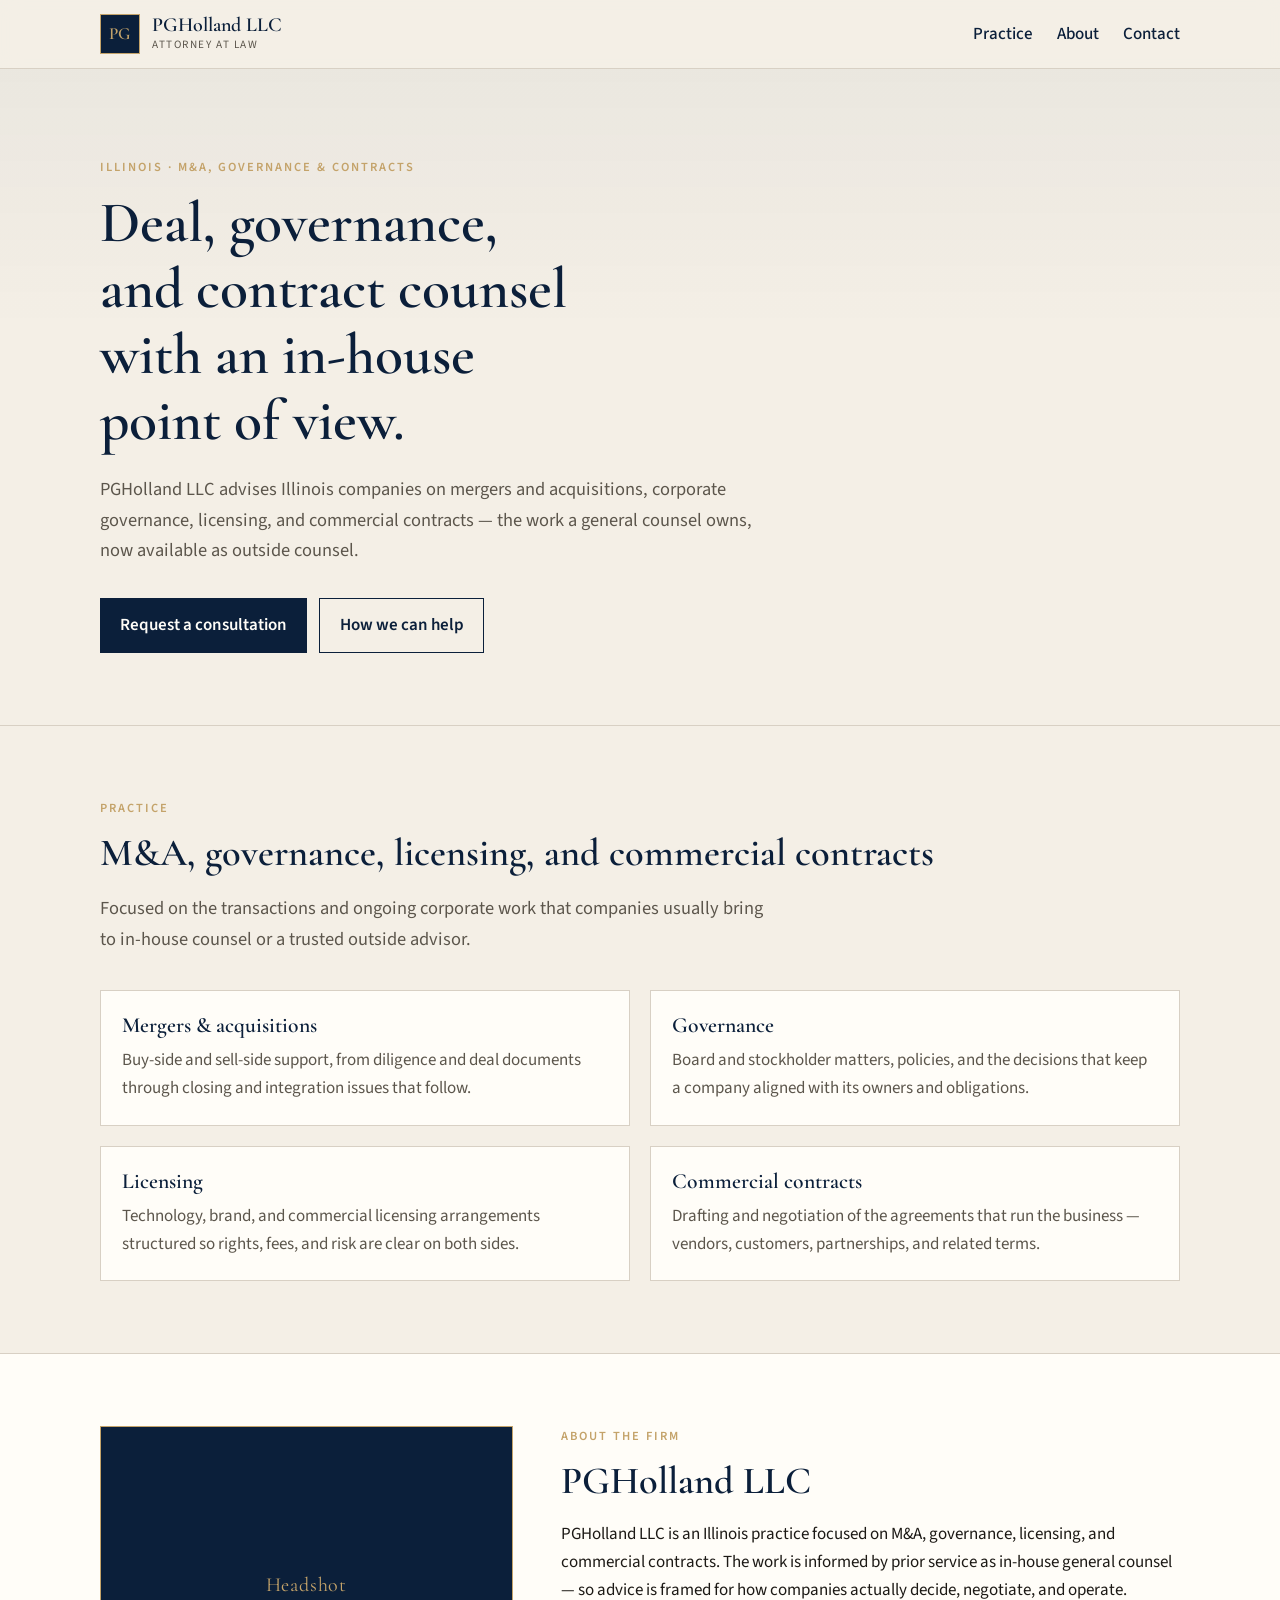
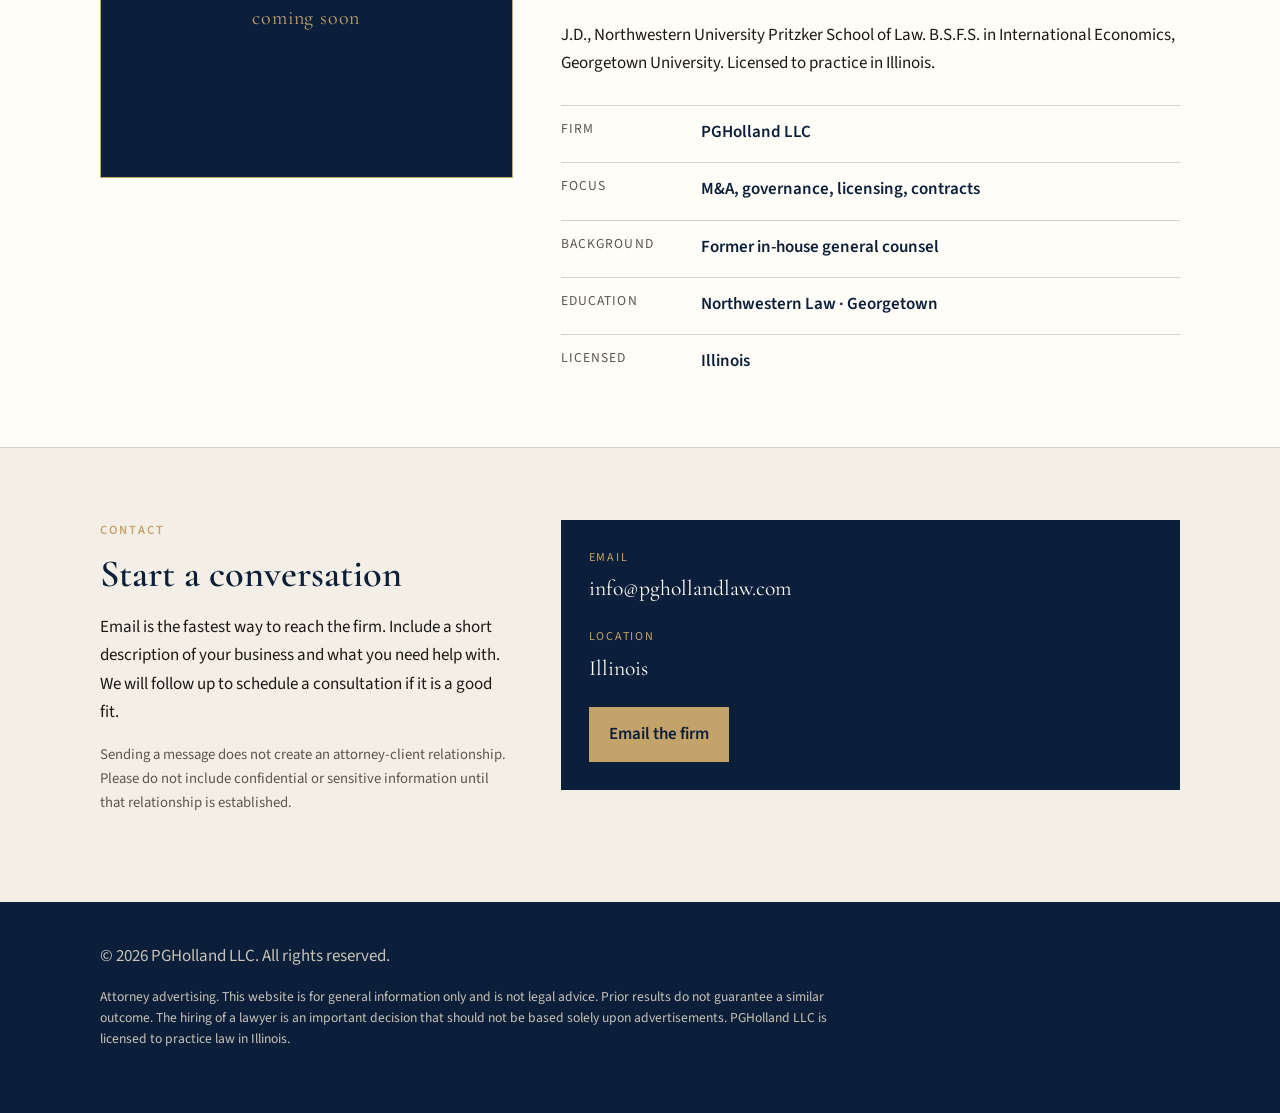
==== index.html @ 05ccccd5 "Add draft site and three design directions for PGHolland LLC. Keep this as a private working copy un" ====
<!DOCTYPE html>
<html lang="en">
  <head>
    <meta charset="utf-8" />
    <meta name="viewport" content="width=device-width, initial-scale=1" />
    <title>PGHolland LLC | M&amp;A, Governance &amp; Commercial Contracts | Illinois</title>
    <meta
      name="description"
      content="PGHolland LLC is an Illinois law firm focused on M&amp;A, governance, licensing, and commercial contracts. Counsel informed by former in-house general counsel experience."
    />
    <link rel="canonical" href="https://pghollandlaw.com/" />
    <meta name="robots" content="index, follow" />

    <meta property="og:type" content="website" />
    <meta property="og:url" content="https://pghollandlaw.com/" />
    <meta property="og:title" content="PGHolland LLC | M&amp;A, Governance &amp; Commercial Contracts" />
    <meta
      property="og:description"
      content="Illinois counsel for M&amp;A, governance, licensing, and commercial contracts, informed by former in-house general counsel experience."
    />
    <meta property="og:locale" content="en_US" />

    <link rel="icon" href="data:image/svg+xml,%3Csvg xmlns='http://www.w3.org/2000/svg' viewBox='0 0 32 32'%3E%3Crect fill='%230B1F3A' width='32' height='32'/%3E%3Ctext x='16' y='22' text-anchor='middle' font-size='14' font-family='Georgia,serif' fill='%23C4A36A'%3EPG%3C/text%3E%3C/svg%3E" />
    <link rel="preconnect" href="https://fonts.googleapis.com" />
    <link rel="preconnect" href="https://fonts.gstatic.com" crossorigin />
    <link
      href="https://fonts.googleapis.com/css2?family=Cormorant+Garamond:ital,wght@0,500;0,600;1,500&family=Source+Sans+3:wght@400;500;600&display=swap"
      rel="stylesheet"
    />
    <link rel="stylesheet" href="styles.css" />

    <script type="application/ld+json">
      {
        "@context": "https://schema.org",
        "@type": "LegalService",
        "name": "PGHolland LLC",
        "url": "https://pghollandlaw.com/",
        "email": "info@pghollandlaw.com",
        "areaServed": {
          "@type": "State",
          "name": "Illinois"
        },
        "address": {
          "@type": "PostalAddress",
          "addressRegion": "IL",
          "addressCountry": "US"
        },
        "knowsAbout": [
          "Mergers and acquisitions",
          "Corporate governance",
          "Licensing",
          "Commercial contracts",
          "In-house general counsel"
        ]
      }
    </script>
  </head>
  <body>
    <a class="skip-link" href="#main">Skip to content</a>

    <header class="site-header">
      <div class="wrap header-inner">
        <a class="brand" href="#top">
          <span class="brand-mark" aria-hidden="true">PG</span>
          <span class="brand-text">
            <span class="brand-name">PGHolland LLC</span>
            <span class="brand-tag">Attorney at Law</span>
          </span>
        </a>
        <button class="nav-toggle" type="button" aria-expanded="false" aria-controls="site-nav">
          Menu
        </button>
        <nav id="site-nav" class="site-nav" aria-label="Primary">
          <a href="#practice">Practice</a>
          <a href="#about">About</a>
          <a href="#contact">Contact</a>
        </nav>
      </div>
    </header>

    <main id="main">
      <section id="top" class="hero">
        <div class="wrap hero-inner">
          <p class="eyebrow">Illinois · M&amp;A, Governance &amp; Contracts</p>
          <h1>Deal, governance, and contract counsel with an in-house point of view.</h1>
          <p class="lede">
            PGHolland LLC advises Illinois companies on mergers and
            acquisitions, corporate governance, licensing, and commercial
            contracts — the work a general counsel owns, now available as
            outside counsel.
          </p>
          <div class="hero-actions">
            <a class="btn btn-primary" href="#contact">Request a consultation</a>
            <a class="btn btn-ghost" href="#practice">How we can help</a>
          </div>
        </div>
      </section>

      <section id="practice" class="section">
        <div class="wrap">
          <p class="eyebrow">Practice</p>
          <h2>M&amp;A, governance, licensing, and commercial contracts</h2>
          <p class="section-intro">
            Focused on the transactions and ongoing corporate work that
            companies usually bring to in-house counsel or a trusted outside
            advisor.
          </p>
          <ul class="practice-grid">
            <li>
              <h3>Mergers &amp; acquisitions</h3>
              <p>
                Buy-side and sell-side support, from diligence and deal
                documents through closing and integration issues that follow.
              </p>
            </li>
            <li>
              <h3>Governance</h3>
              <p>
                Board and stockholder matters, policies, and the decisions
                that keep a company aligned with its owners and obligations.
              </p>
            </li>
            <li>
              <h3>Licensing</h3>
              <p>
                Technology, brand, and commercial licensing arrangements
                structured so rights, fees, and risk are clear on both sides.
              </p>
            </li>
            <li>
              <h3>Commercial contracts</h3>
              <p>
                Drafting and negotiation of the agreements that run the
                business — vendors, customers, partnerships, and related terms.
              </p>
            </li>
          </ul>
        </div>
      </section>

      <section id="about" class="section section-alt">
        <div class="wrap about-grid">
          <div class="portrait" role="img" aria-label="Attorney headshot coming soon">
            <span>Headshot<br />coming soon</span>
          </div>
          <div>
            <p class="eyebrow">About the firm</p>
            <h2>PGHolland LLC</h2>
            <p>
              PGHolland LLC is an Illinois practice focused on M&amp;A,
              governance, licensing, and commercial contracts. The work is
              informed by prior service as in-house general counsel — so
              advice is framed for how companies actually decide, negotiate,
              and operate.
            </p>
            <p>
              J.D., Northwestern University Pritzker School of Law. B.S.F.S.
              in International Economics, Georgetown University. Licensed to
              practice in Illinois.
            </p>
            <dl class="facts">
              <div>
                <dt>Firm</dt>
                <dd>PGHolland LLC</dd>
              </div>
              <div>
                <dt>Focus</dt>
                <dd>M&amp;A, governance, licensing, contracts</dd>
              </div>
              <div>
                <dt>Background</dt>
                <dd>Former in-house general counsel</dd>
              </div>
              <div>
                <dt>Education</dt>
                <dd>Northwestern Law · Georgetown</dd>
              </div>
              <div>
                <dt>Licensed</dt>
                <dd>Illinois</dd>
              </div>
            </dl>
          </div>
        </div>
      </section>

      <section id="contact" class="section">
        <div class="wrap contact-grid">
          <div>
            <p class="eyebrow">Contact</p>
            <h2>Start a conversation</h2>
            <p>
              Email is the fastest way to reach the firm. Include a short
              description of your business and what you need help with. We
              will follow up to schedule a consultation if it is a good fit.
            </p>
            <p class="fine-print">
              Sending a message does not create an attorney-client
              relationship. Please do not include confidential or sensitive
              information until that relationship is established.
            </p>
          </div>
          <div class="contact-card">
            <p class="contact-label">Email</p>
            <a class="contact-value" href="mailto:info@pghollandlaw.com"
              >info@pghollandlaw.com</a
            >
            <p class="contact-label">Location</p>
            <p class="contact-value">Illinois</p>
            <a class="btn btn-primary" href="mailto:info@pghollandlaw.com"
              >Email the firm</a
            >
          </div>
        </div>
      </section>
    </main>

    <footer class="site-footer">
      <div class="wrap footer-inner">
        <p>&copy; <span id="year"></span> PGHolland LLC. All rights reserved.</p>
        <p class="disclaimer">
          Attorney advertising. This website is for general information only
          and is not legal advice. Prior results do not guarantee a similar
          outcome. The hiring of a lawyer is an important decision that should
          not be based solely upon advertisements. PGHolland LLC is licensed
          to practice law in Illinois.
        </p>
      </div>
    </footer>

    <script>
      document.getElementById("year").textContent = new Date().getFullYear();
      const toggle = document.querySelector(".nav-toggle");
      const nav = document.getElementById("site-nav");
      toggle.addEventListener("click", () => {
        const open = toggle.getAttribute("aria-expanded") === "true";
        toggle.setAttribute("aria-expanded", String(!open));
        nav.classList.toggle("is-open", !open);
      });
      nav.querySelectorAll("a").forEach((link) => {
        link.addEventListener("click", () => {
          toggle.setAttribute("aria-expanded", "false");
          nav.classList.remove("is-open");
        });
      });
    </script>
  </body>
</html>
---- styles.css ----
:root {
  --navy: #0b1f3a;
  --navy-soft: #16325c;
  --gold: #c4a36a;
  --paper: #f4efe6;
  --ink: #1c1915;
  --muted: #5c564c;
  --white: #fffdf8;
  --rule: #d8d0c4;
  --serif: "Cormorant Garamond", "Palatino Linotype", Palatino, serif;
  --sans: "Source Sans 3", "Segoe UI", sans-serif;
}

*,
*::before,
*::after {
  box-sizing: border-box;
}

html {
  scroll-behavior: smooth;
  scroll-padding-top: 5rem;
}

body {
  margin: 0;
  color: var(--ink);
  background: var(--paper);
  font-family: var(--sans);
  font-size: 1.0625rem;
  line-height: 1.65;
}

img {
  max-width: 100%;
}

a {
  color: var(--navy-soft);
}

.skip-link {
  position: absolute;
  left: 1rem;
  top: -3rem;
  background: var(--navy);
  color: var(--white);
  padding: 0.5rem 0.75rem;
  z-index: 20;
}

.skip-link:focus {
  top: 1rem;
}

.wrap {
  width: min(1080px, calc(100% - 2.5rem));
  margin-inline: auto;
}

.site-header {
  position: sticky;
  top: 0;
  z-index: 10;
  background: rgba(244, 239, 230, 0.92);
  backdrop-filter: blur(10px);
  border-bottom: 1px solid var(--rule);
}

.header-inner {
  display: flex;
  align-items: center;
  justify-content: space-between;
  gap: 1rem;
  min-height: 4.25rem;
}

.brand {
  display: flex;
  align-items: center;
  gap: 0.75rem;
  text-decoration: none;
  color: var(--navy);
}

.brand-mark {
  display: grid;
  place-items: center;
  width: 2.5rem;
  height: 2.5rem;
  border: 1px solid var(--gold);
  color: var(--gold);
  background: var(--navy);
  font-family: var(--serif);
  font-weight: 600;
  letter-spacing: 0.04em;
}

.brand-text {
  display: flex;
  flex-direction: column;
}

.brand-name {
  font-family: var(--serif);
  font-size: 1.25rem;
  font-weight: 600;
  line-height: 1.1;
}

.brand-tag {
  font-size: 0.7rem;
  letter-spacing: 0.14em;
  text-transform: uppercase;
  color: var(--muted);
}

.nav-toggle {
  display: none;
  background: transparent;
  border: 1px solid var(--navy);
  color: var(--navy);
  padding: 0.35rem 0.7rem;
  font: inherit;
  font-size: 0.9rem;
}

.site-nav {
  display: flex;
  gap: 1.5rem;
}

.site-nav a {
  color: var(--navy);
  text-decoration: none;
  font-weight: 500;
}

.site-nav a:hover,
.site-nav a:focus-visible {
  color: var(--gold);
}

.hero {
  padding: 5.5rem 0 4.5rem;
  background:
    linear-gradient(180deg, rgba(11, 31, 58, 0.04), transparent 40%),
    var(--paper);
  border-bottom: 1px solid var(--rule);
}

.eyebrow {
  margin: 0 0 0.75rem;
  color: var(--gold);
  font-size: 0.78rem;
  font-weight: 600;
  letter-spacing: 0.16em;
  text-transform: uppercase;
}

h1,
h2,
h3 {
  font-family: var(--serif);
  font-weight: 600;
  color: var(--navy);
  line-height: 1.15;
}

h1 {
  margin: 0 0 1.25rem;
  font-size: clamp(2.4rem, 5vw, 3.6rem);
  max-width: 18ch;
}

h2 {
  margin: 0 0 1rem;
  font-size: clamp(1.8rem, 3vw, 2.4rem);
}

h3 {
  margin: 0 0 0.5rem;
  font-size: 1.35rem;
}

.lede,
.section-intro {
  max-width: 42rem;
  color: var(--muted);
  font-size: 1.15rem;
}

.hero-actions {
  display: flex;
  flex-wrap: wrap;
  gap: 0.75rem;
  margin-top: 2rem;
}

.btn {
  display: inline-flex;
  align-items: center;
  justify-content: center;
  padding: 0.8rem 1.2rem;
  text-decoration: none;
  font-weight: 600;
  border: 1px solid var(--navy);
}

.btn-primary {
  background: var(--navy);
  color: var(--white);
}

.btn-primary:hover,
.btn-primary:focus-visible {
  background: var(--navy-soft);
}

.btn-ghost {
  background: transparent;
  color: var(--navy);
}

.section {
  padding: 4.5rem 0;
}

.section-alt {
  background: var(--white);
  border-block: 1px solid var(--rule);
}

.practice-grid {
  display: grid;
  grid-template-columns: repeat(2, minmax(0, 1fr));
  gap: 1.25rem;
  margin: 2.25rem 0 0;
  padding: 0;
  list-style: none;
}

.practice-grid li {
  padding: 1.4rem 1.3rem;
  background: var(--white);
  border: 1px solid var(--rule);
}

.practice-grid p {
  margin: 0;
  color: var(--muted);
}

.about-grid,
.contact-grid {
  display: grid;
  grid-template-columns: 0.8fr 1.2fr;
  gap: 3rem;
  align-items: start;
}

.portrait {
  display: grid;
  place-items: center;
  min-height: 22rem;
  background: var(--navy);
  color: var(--gold);
  border: 1px solid var(--gold);
  text-align: center;
  font-family: var(--serif);
  font-size: 1.25rem;
  letter-spacing: 0.04em;
}

.facts {
  display: grid;
  gap: 1rem;
  margin: 1.75rem 0 0;
}

.facts div {
  display: grid;
  grid-template-columns: 8rem 1fr;
  gap: 0.75rem;
  padding-top: 0.75rem;
  border-top: 1px solid var(--rule);
}

dt {
  margin: 0;
  color: var(--muted);
  font-size: 0.85rem;
  letter-spacing: 0.08em;
  text-transform: uppercase;
}

dd {
  margin: 0;
  font-weight: 600;
  color: var(--navy);
}

.contact-card {
  padding: 1.75rem;
  background: var(--navy);
  color: var(--paper);
}

.contact-label {
  margin: 0 0 0.25rem;
  color: var(--gold);
  font-size: 0.75rem;
  letter-spacing: 0.14em;
  text-transform: uppercase;
}

.contact-value {
  display: block;
  margin: 0 0 1.25rem;
  color: var(--white);
  font-family: var(--serif);
  font-size: 1.35rem;
  text-decoration: none;
}

.contact-card .btn-primary {
  background: var(--gold);
  border-color: var(--gold);
  color: var(--navy);
}

.fine-print {
  color: var(--muted);
  font-size: 0.92rem;
}

.site-footer {
  padding: 2.5rem 0 3rem;
  background: var(--navy);
  color: #c9c2b6;
}

.footer-inner p {
  margin: 0 0 1rem;
}

.disclaimer {
  max-width: 48rem;
  font-size: 0.85rem;
  line-height: 1.55;
}

@media (max-width: 800px) {
  .nav-toggle {
    display: inline-flex;
  }

  .site-nav {
    display: none;
    position: absolute;
    left: 0;
    right: 0;
    top: 4.25rem;
    flex-direction: column;
    gap: 0;
    background: var(--paper);
    border-bottom: 1px solid var(--rule);
    padding: 0.75rem 1.25rem 1rem;
  }

  .site-nav.is-open {
    display: flex;
  }

  .site-nav a {
    padding: 0.55rem 0;
  }

  .practice-grid,
  .about-grid,
  .contact-grid {
    grid-template-columns: 1fr;
  }

  .portrait {
    min-height: 16rem;
  }

  .hero {
    padding: 3.5rem 0 3rem;
  }
}
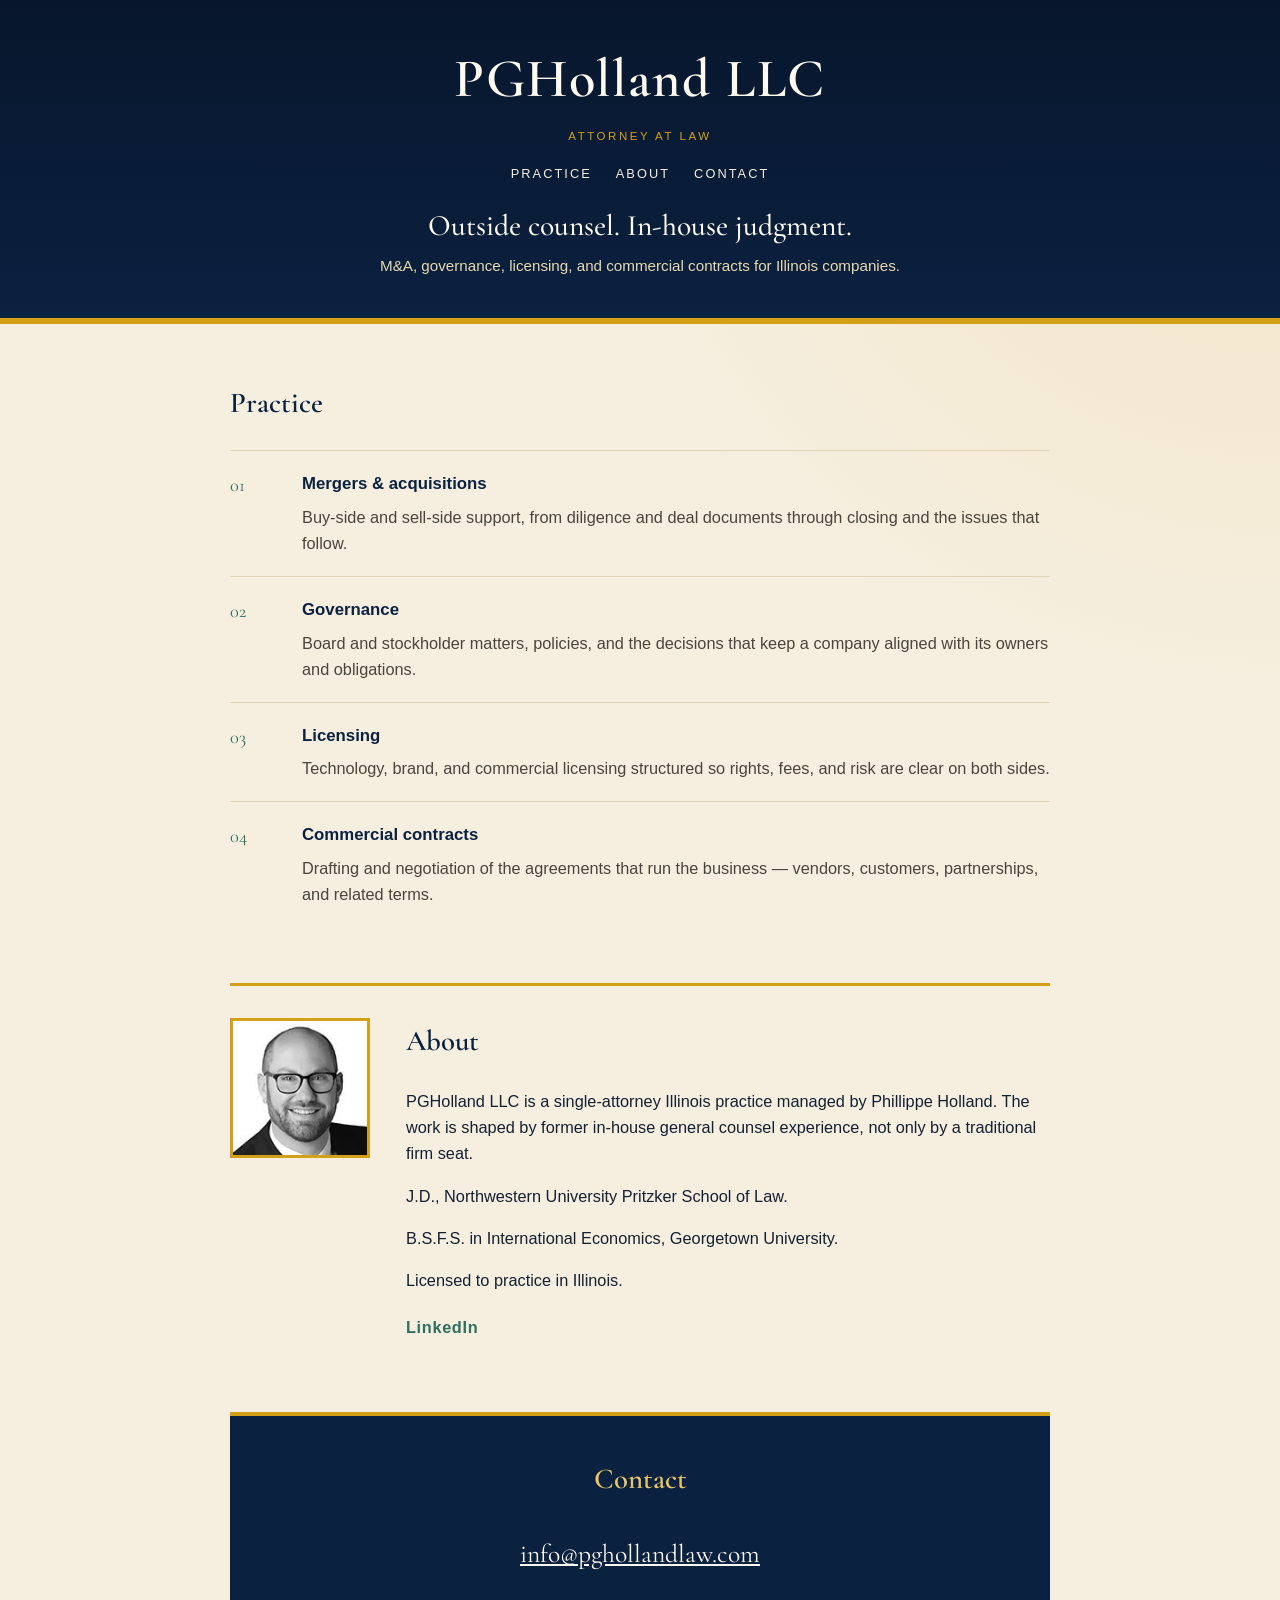
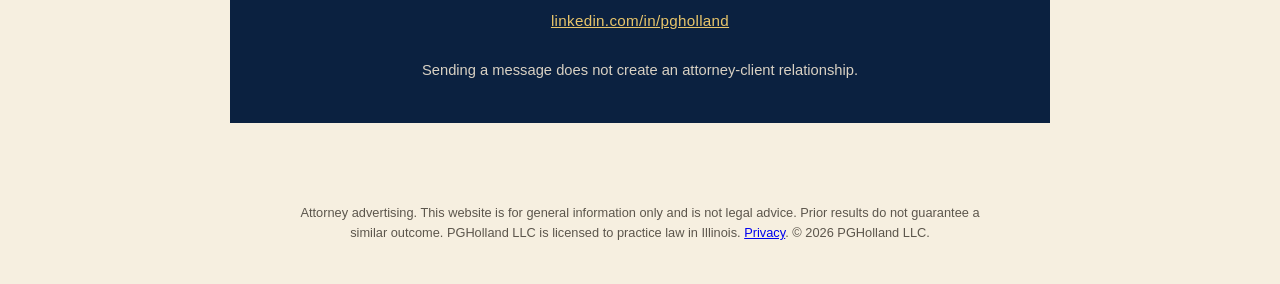
==== commit e13d9972: "Prepare GitHub Pages launch files and keep the Letterhead draft current. Add Pages helpers (.nojekyl" ====
--- a/index.html
+++ b/index.html
@@ -6,7 +6,7 @@
     <title>PGHolland LLC | M&amp;A, Governance &amp; Commercial Contracts | Illinois</title>
     <meta
       name="description"
-      content="PGHolland LLC is an Illinois law firm focused on M&amp;A, governance, licensing, and commercial contracts. Counsel informed by former in-house general counsel experience."
+      content="PGHolland LLC is an Illinois attorney at law focused on M&amp;A, governance, licensing, and commercial contracts. Counsel informed by former in-house general counsel experience."
     />
     <link rel="canonical" href="https://pghollandlaw.com/" />
     <meta name="robots" content="index, follow" />
@@ -19,14 +19,12 @@
       content="Illinois counsel for M&amp;A, governance, licensing, and commercial contracts, informed by former in-house general counsel experience."
     />
     <meta property="og:locale" content="en_US" />
+    <meta property="og:image" content="https://pghollandlaw.com/assets/headshot.png" />
 
-    <link rel="icon" href="data:image/svg+xml,%3Csvg xmlns='http://www.w3.org/2000/svg' viewBox='0 0 32 32'%3E%3Crect fill='%230B1F3A' width='32' height='32'/%3E%3Ctext x='16' y='22' text-anchor='middle' font-size='14' font-family='Georgia,serif' fill='%23C4A36A'%3EPG%3C/text%3E%3C/svg%3E" />
+    <link rel="icon" href="data:image/svg+xml,%3Csvg xmlns='http://www.w3.org/2000/svg' viewBox='0 0 32 32'%3E%3Crect fill='%230B1F3A' width='32' height='32'/%3E%3Ctext x='16' y='22' text-anchor='middle' font-size='14' font-family='Georgia,serif' fill='%23D4A017'%3EPG%3C/text%3E%3C/svg%3E" />
     <link rel="preconnect" href="https://fonts.googleapis.com" />
     <link rel="preconnect" href="https://fonts.gstatic.com" crossorigin />
-    <link
-      href="https://fonts.googleapis.com/css2?family=Cormorant+Garamond:ital,wght@0,500;0,600;1,500&family=Source+Sans+3:wght@400;500;600&display=swap"
-      rel="stylesheet"
-    />
+    <link href="https://fonts.googleapis.com/css2?family=Cormorant+Garamond:ital,wght@0,500;0,600;1,500&family=Jost:wght@400;500;600&display=swap" rel="stylesheet" />
     <link rel="stylesheet" href="styles.css" />
 
     <script type="application/ld+json">
@@ -34,8 +32,15 @@
         "@context": "https://schema.org",
         "@type": "LegalService",
         "name": "PGHolland LLC",
+        "founder": {
+          "@type": "Person",
+          "name": "Phillippe Holland",
+          "url": "https://www.linkedin.com/in/pgholland/"
+        },
         "url": "https://pghollandlaw.com/",
         "email": "info@pghollandlaw.com",
+        "image": "https://pghollandlaw.com/assets/headshot.png",
+        "sameAs": ["https://www.linkedin.com/in/pgholland/"],
         "areaServed": {
           "@type": "State",
           "name": "Illinois"
@@ -57,192 +62,94 @@
   </head>
   <body>
     <a class="skip-link" href="#main">Skip to content</a>
-
-    <header class="site-header">
-      <div class="wrap header-inner">
-        <a class="brand" href="#top">
-          <span class="brand-mark" aria-hidden="true">PG</span>
-          <span class="brand-text">
-            <span class="brand-name">PGHolland LLC</span>
-            <span class="brand-tag">Attorney at Law</span>
-          </span>
-        </a>
-        <button class="nav-toggle" type="button" aria-expanded="false" aria-controls="site-nav">
-          Menu
-        </button>
-        <nav id="site-nav" class="site-nav" aria-label="Primary">
-          <a href="#practice">Practice</a>
-          <a href="#about">About</a>
-          <a href="#contact">Contact</a>
-        </nav>
-      </div>
+    <header class="mast">
+      <p class="firm">PGHolland LLC</p>
+      <p class="rule-label">Attorney at Law</p>
+      <nav aria-label="Primary">
+        <a href="#practice">Practice</a>
+        <a href="#about">About</a>
+        <a href="#contact">Contact</a>
+      </nav>
+      <h1>Outside counsel. In-house judgment.</h1>
+      <p class="standfirst">
+        M&amp;A, governance, licensing, and commercial contracts for Illinois companies.
+      </p>
     </header>
 
     <main id="main">
-      <section id="top" class="hero">
-        <div class="wrap hero-inner">
-          <p class="eyebrow">Illinois · M&amp;A, Governance &amp; Contracts</p>
-          <h1>Deal, governance, and contract counsel with an in-house point of view.</h1>
-          <p class="lede">
-            PGHolland LLC advises Illinois companies on mergers and
-            acquisitions, corporate governance, licensing, and commercial
-            contracts — the work a general counsel owns, now available as
-            outside counsel.
+      <section id="practice">
+        <h2>Practice</h2>
+        <ol class="numbered">
+          <li>
+            <span>01</span>
+            <div>
+              <h3>Mergers &amp; acquisitions</h3>
+              <p>Buy-side and sell-side support, from diligence and deal documents through closing and the issues that follow.</p>
+            </div>
+          </li>
+          <li>
+            <span>02</span>
+            <div>
+              <h3>Governance</h3>
+              <p>Board and stockholder matters, policies, and the decisions that keep a company aligned with its owners and obligations.</p>
+            </div>
+          </li>
+          <li>
+            <span>03</span>
+            <div>
+              <h3>Licensing</h3>
+              <p>Technology, brand, and commercial licensing structured so rights, fees, and risk are clear on both sides.</p>
+            </div>
+          </li>
+          <li>
+            <span>04</span>
+            <div>
+              <h3>Commercial contracts</h3>
+              <p>Drafting and negotiation of the agreements that run the business — vendors, customers, partnerships, and related terms.</p>
+            </div>
+          </li>
+        </ol>
+      </section>
+
+      <section id="about" class="about">
+        <figure class="portrait">
+          <img src="assets/headshot.png" width="320" height="320" alt="Portrait of the attorney at PGHolland LLC" />
+        </figure>
+        <div>
+          <h2>About</h2>
+          <p>
+            PGHolland LLC is a single-attorney Illinois practice managed by
+            Phillippe Holland. The work is shaped by former in-house general
+            counsel experience, not only by a traditional firm seat.
           </p>
-          <div class="hero-actions">
-            <a class="btn btn-primary" href="#contact">Request a consultation</a>
-            <a class="btn btn-ghost" href="#practice">How we can help</a>
-          </div>
+          <p>J.D., Northwestern University Pritzker School of Law.</p>
+          <p>B.S.F.S. in International Economics, Georgetown University.</p>
+          <p>Licensed to practice in Illinois.</p>
+          <p>
+            <a class="linkedin" href="https://www.linkedin.com/in/pgholland/" rel="noopener noreferrer">LinkedIn</a>
+          </p>
         </div>
       </section>
 
-      <section id="practice" class="section">
-        <div class="wrap">
-          <p class="eyebrow">Practice</p>
-          <h2>M&amp;A, governance, licensing, and commercial contracts</h2>
-          <p class="section-intro">
-            Focused on the transactions and ongoing corporate work that
-            companies usually bring to in-house counsel or a trusted outside
-            advisor.
-          </p>
-          <ul class="practice-grid">
-            <li>
-              <h3>Mergers &amp; acquisitions</h3>
-              <p>
-                Buy-side and sell-side support, from diligence and deal
-                documents through closing and integration issues that follow.
-              </p>
-            </li>
-            <li>
-              <h3>Governance</h3>
-              <p>
-                Board and stockholder matters, policies, and the decisions
-                that keep a company aligned with its owners and obligations.
-              </p>
-            </li>
-            <li>
-              <h3>Licensing</h3>
-              <p>
-                Technology, brand, and commercial licensing arrangements
-                structured so rights, fees, and risk are clear on both sides.
-              </p>
-            </li>
-            <li>
-              <h3>Commercial contracts</h3>
-              <p>
-                Drafting and negotiation of the agreements that run the
-                business — vendors, customers, partnerships, and related terms.
-              </p>
-            </li>
-          </ul>
-        </div>
-      </section>
-
-      <section id="about" class="section section-alt">
-        <div class="wrap about-grid">
-          <div class="portrait" role="img" aria-label="Attorney headshot coming soon">
-            <span>Headshot<br />coming soon</span>
-          </div>
-          <div>
-            <p class="eyebrow">About the firm</p>
-            <h2>PGHolland LLC</h2>
-            <p>
-              PGHolland LLC is an Illinois practice focused on M&amp;A,
-              governance, licensing, and commercial contracts. The work is
-              informed by prior service as in-house general counsel — so
-              advice is framed for how companies actually decide, negotiate,
-              and operate.
-            </p>
-            <p>
-              J.D., Northwestern University Pritzker School of Law. B.S.F.S.
-              in International Economics, Georgetown University. Licensed to
-              practice in Illinois.
-            </p>
-            <dl class="facts">
-              <div>
-                <dt>Firm</dt>
-                <dd>PGHolland LLC</dd>
-              </div>
-              <div>
-                <dt>Focus</dt>
-                <dd>M&amp;A, governance, licensing, contracts</dd>
-              </div>
-              <div>
-                <dt>Background</dt>
-                <dd>Former in-house general counsel</dd>
-              </div>
-              <div>
-                <dt>Education</dt>
-                <dd>Northwestern Law · Georgetown</dd>
-              </div>
-              <div>
-                <dt>Licensed</dt>
-                <dd>Illinois</dd>
-              </div>
-            </dl>
-          </div>
-        </div>
-      </section>
-
-      <section id="contact" class="section">
-        <div class="wrap contact-grid">
-          <div>
-            <p class="eyebrow">Contact</p>
-            <h2>Start a conversation</h2>
-            <p>
-              Email is the fastest way to reach the firm. Include a short
-              description of your business and what you need help with. We
-              will follow up to schedule a consultation if it is a good fit.
-            </p>
-            <p class="fine-print">
-              Sending a message does not create an attorney-client
-              relationship. Please do not include confidential or sensitive
-              information until that relationship is established.
-            </p>
-          </div>
-          <div class="contact-card">
-            <p class="contact-label">Email</p>
-            <a class="contact-value" href="mailto:info@pghollandlaw.com"
-              >info@pghollandlaw.com</a
-            >
-            <p class="contact-label">Location</p>
-            <p class="contact-value">Illinois</p>
-            <a class="btn btn-primary" href="mailto:info@pghollandlaw.com"
-              >Email the firm</a
-            >
-          </div>
-        </div>
+      <section id="contact" class="contact">
+        <h2>Contact</h2>
+        <a href="mailto:info@pghollandlaw.com">info@pghollandlaw.com</a>
+        <p>
+          <a class="linkedin-light" href="https://www.linkedin.com/in/pgholland/" rel="noopener noreferrer">linkedin.com/in/pgholland</a>
+        </p>
+        <p>Sending a message does not create an attorney-client relationship.</p>
       </section>
     </main>
 
-    <footer class="site-footer">
-      <div class="wrap footer-inner">
-        <p>&copy; <span id="year"></span> PGHolland LLC. All rights reserved.</p>
-        <p class="disclaimer">
-          Attorney advertising. This website is for general information only
-          and is not legal advice. Prior results do not guarantee a similar
-          outcome. The hiring of a lawyer is an important decision that should
-          not be based solely upon advertisements. PGHolland LLC is licensed
-          to practice law in Illinois.
-        </p>
-      </div>
+    <footer>
+      Attorney advertising. This website is for general information only and is
+      not legal advice. Prior results do not guarantee a similar outcome.
+      PGHolland LLC is licensed to practice law in Illinois.
+      <a href="privacy.html">Privacy</a>.
+      &copy; <span id="year"></span> PGHolland LLC.
     </footer>
-
     <script>
       document.getElementById("year").textContent = new Date().getFullYear();
-      const toggle = document.querySelector(".nav-toggle");
-      const nav = document.getElementById("site-nav");
-      toggle.addEventListener("click", () => {
-        const open = toggle.getAttribute("aria-expanded") === "true";
-        toggle.setAttribute("aria-expanded", String(!open));
-        nav.classList.toggle("is-open", !open);
-      });
-      nav.querySelectorAll("a").forEach((link) => {
-        link.addEventListener("click", () => {
-          toggle.setAttribute("aria-expanded", "false");
-          nav.classList.remove("is-open");
-        });
-      });
     </script>
   </body>
 </html>
--- a/styles.css
+++ b/styles.css
@@ -1,42 +1,26 @@
 :root {
-  --navy: #0b1f3a;
-  --navy-soft: #16325c;
-  --gold: #c4a36a;
-  --paper: #f4efe6;
-  --ink: #1c1915;
-  --muted: #5c564c;
-  --white: #fffdf8;
-  --rule: #d8d0c4;
-  --serif: "Cormorant Garamond", "Palatino Linotype", Palatino, serif;
-  --sans: "Source Sans 3", "Segoe UI", sans-serif;
+  --navy: #0b2140;
+  --navy-deep: #07162c;
+  --gold: #d4a017;
+  --gold-soft: #e8c56a;
+  --teal: #2f6f62;
+  --cream: #f6efe0;
+  --ink: #142033;
+  --serif: "Cormorant Garamond", Georgia, serif;
+  --sans: "Jost", "Helvetica Neue", sans-serif;
 }
 
-*,
-*::before,
-*::after {
-  box-sizing: border-box;
-}
-
-html {
-  scroll-behavior: smooth;
-  scroll-padding-top: 5rem;
-}
-
+* { box-sizing: border-box; }
+html { scroll-behavior: smooth; scroll-padding-top: 1rem; }
 body {
   margin: 0;
+  background:
+    radial-gradient(circle at 100% 0, rgba(212, 160, 23, 0.14), transparent 32%),
+    var(--cream);
   color: var(--ink);
-  background: var(--paper);
   font-family: var(--sans);
-  font-size: 1.0625rem;
-  line-height: 1.65;
-}
-
-img {
-  max-width: 100%;
-}
-
-a {
-  color: var(--navy-soft);
+  font-size: 1.02rem;
+  line-height: 1.6;
 }
 
 .skip-link {
@@ -44,349 +28,159 @@
   left: 1rem;
   top: -3rem;
   background: var(--navy);
-  color: var(--white);
+  color: #fff;
   padding: 0.5rem 0.75rem;
   z-index: 20;
 }
+.skip-link:focus { top: 1rem; }
 
-.skip-link:focus {
-  top: 1rem;
+.mast {
+  background:
+    linear-gradient(180deg, var(--navy-deep), var(--navy));
+  color: var(--cream);
+  text-align: center;
+  padding: 2.25rem 1.5rem 2.5rem;
+  border-bottom: 6px solid var(--gold);
 }
-
-.wrap {
-  width: min(1080px, calc(100% - 2.5rem));
-  margin-inline: auto;
+.seal {
+  margin: 0;
+  letter-spacing: 0.28em;
+  text-transform: uppercase;
+  font-size: 0.7rem;
+  color: var(--gold-soft);
 }
-
-.site-header {
-  position: sticky;
-  top: 0;
-  z-index: 10;
-  background: rgba(244, 239, 230, 0.92);
-  backdrop-filter: blur(10px);
-  border-bottom: 1px solid var(--rule);
+.firm {
+  margin: 0 0 0.25rem;
+  font-family: var(--serif);
+  font-size: clamp(2.2rem, 5vw, 3.4rem);
+  font-weight: 600;
+  letter-spacing: 0.03em;
+  color: #fffaf0;
 }
-
-.header-inner {
-  display: flex;
-  align-items: center;
-  justify-content: space-between;
-  gap: 1rem;
-  min-height: 4.25rem;
-}
-
-.brand {
-  display: flex;
-  align-items: center;
-  gap: 0.75rem;
-  text-decoration: none;
-  color: var(--navy);
-}
-
-.brand-mark {
-  display: grid;
-  place-items: center;
-  width: 2.5rem;
-  height: 2.5rem;
-  border: 1px solid var(--gold);
-  color: var(--gold);
-  background: var(--navy);
-  font-family: var(--serif);
-  font-weight: 600;
-  letter-spacing: 0.04em;
-}
-
-.brand-text {
-  display: flex;
-  flex-direction: column;
-}
-
-.brand-name {
-  font-family: var(--serif);
-  font-size: 1.25rem;
-  font-weight: 600;
-  line-height: 1.1;
-}
-
-.brand-tag {
-  font-size: 0.7rem;
-  letter-spacing: 0.14em;
+.rule-label {
+  margin: 0 0 1.15rem;
+  letter-spacing: 0.22em;
   text-transform: uppercase;
-  color: var(--muted);
-}
-
-.nav-toggle {
-  display: none;
-  background: transparent;
-  border: 1px solid var(--navy);
-  color: var(--navy);
-  padding: 0.35rem 0.7rem;
-  font: inherit;
-  font-size: 0.9rem;
-}
-
-.site-nav {
-  display: flex;
-  gap: 1.5rem;
-}
-
-.site-nav a {
-  color: var(--navy);
-  text-decoration: none;
-  font-weight: 500;
-}
-
-.site-nav a:hover,
-.site-nav a:focus-visible {
+  font-size: 0.72rem;
   color: var(--gold);
 }
-
-.hero {
-  padding: 5.5rem 0 4.5rem;
-  background:
-    linear-gradient(180deg, rgba(11, 31, 58, 0.04), transparent 40%),
-    var(--paper);
-  border-bottom: 1px solid var(--rule);
-}
-
-.eyebrow {
-  margin: 0 0 0.75rem;
-  color: var(--gold);
-  font-size: 0.78rem;
-  font-weight: 600;
+nav { display: flex; justify-content: center; gap: 1.5rem; margin-bottom: 1.5rem; }
+nav a {
+  color: var(--cream);
+  text-decoration: none;
+  font-size: 0.8rem;
   letter-spacing: 0.16em;
   text-transform: uppercase;
 }
-
-h1,
-h2,
-h3 {
+nav a:hover,
+nav a:focus-visible { color: var(--gold-soft); }
+h1 {
+  margin: 0 auto 0.55rem;
   font-family: var(--serif);
-  font-weight: 600;
-  color: var(--navy);
-  line-height: 1.15;
+  font-size: clamp(1.45rem, 2.4vw, 1.85rem);
+  font-weight: 500;
+  line-height: 1.25;
+  color: #fffaf0;
+}
+.standfirst {
+  margin: 0 auto;
+  max-width: 38rem;
+  color: #ead9b0;
+  font-size: 0.95rem;
 }
 
-h1 {
-  margin: 0 0 1.25rem;
-  font-size: clamp(2.4rem, 5vw, 3.6rem);
-  max-width: 18ch;
+main { width: min(820px, calc(100% - 2.5rem)); margin: 0 auto; padding: 3.5rem 0; }
+h2 {
+  font-family: var(--serif);
+  font-size: 1.8rem;
+  font-weight: 600;
+  margin: 0 0 1.5rem;
+  color: var(--navy);
 }
-
-h2 {
-  margin: 0 0 1rem;
-  font-size: clamp(1.8rem, 3vw, 2.4rem);
+.numbered { list-style: none; padding: 0; margin: 0; }
+.numbered li {
+  display: grid;
+  grid-template-columns: 3.5rem 1fr;
+  gap: 1rem;
+  padding: 1.25rem 0;
+  border-top: 1px solid #e0d3b6;
 }
-
-h3 {
-  margin: 0 0 0.5rem;
-  font-size: 1.35rem;
-}
-
-.lede,
-.section-intro {
-  max-width: 42rem;
-  color: var(--muted);
+.numbered span {
+  font-family: var(--serif);
+  color: var(--teal);
   font-size: 1.15rem;
 }
+.numbered h3 { margin: 0 0 0.35rem; font-size: 1.05rem; color: var(--navy); }
+.numbered p { margin: 0; color: #4a453c; }
 
-.hero-actions {
-  display: flex;
-  flex-wrap: wrap;
-  gap: 0.75rem;
-  margin-top: 2rem;
-}
-
-.btn {
-  display: inline-flex;
-  align-items: center;
-  justify-content: center;
-  padding: 0.8rem 1.2rem;
-  text-decoration: none;
-  font-weight: 600;
-  border: 1px solid var(--navy);
-}
-
-.btn-primary {
-  background: var(--navy);
-  color: var(--white);
-}
-
-.btn-primary:hover,
-.btn-primary:focus-visible {
-  background: var(--navy-soft);
-}
-
-.btn-ghost {
-  background: transparent;
-  color: var(--navy);
-}
-
-.section {
-  padding: 4.5rem 0;
-}
-
-.section-alt {
-  background: var(--white);
-  border-block: 1px solid var(--rule);
-}
-
-.practice-grid {
+.about {
   display: grid;
-  grid-template-columns: repeat(2, minmax(0, 1fr));
-  gap: 1.25rem;
-  margin: 2.25rem 0 0;
-  padding: 0;
-  list-style: none;
-}
-
-.practice-grid li {
-  padding: 1.4rem 1.3rem;
-  background: var(--white);
-  border: 1px solid var(--rule);
-}
-
-.practice-grid p {
-  margin: 0;
-  color: var(--muted);
-}
-
-.about-grid,
-.contact-grid {
-  display: grid;
-  grid-template-columns: 0.8fr 1.2fr;
-  gap: 3rem;
+  grid-template-columns: 140px 1fr;
+  gap: 2.25rem;
+  margin-top: 3.5rem;
+  padding: 2rem 0 0;
+  border-top: 3px solid var(--gold);
   align-items: start;
 }
-
 .portrait {
-  display: grid;
-  place-items: center;
-  min-height: 22rem;
-  background: var(--navy);
-  color: var(--gold);
-  border: 1px solid var(--gold);
-  text-align: center;
-  font-family: var(--serif);
-  font-size: 1.25rem;
+  margin: 0;
+}
+.portrait img {
+  display: block;
+  width: 100%;
+  height: auto;
+  border: 3px solid var(--gold);
+  background: #fff;
+}
+.linkedin {
+  display: inline-block;
+  margin-top: 0.25rem;
+  color: var(--teal);
+  font-weight: 600;
+  text-decoration: none;
   letter-spacing: 0.04em;
 }
+.linkedin:hover { color: var(--navy); }
 
-.facts {
-  display: grid;
-  gap: 1rem;
-  margin: 1.75rem 0 0;
+.contact {
+  margin-top: 3.5rem;
+  text-align: center;
+  padding: 2.5rem 1rem;
+  background: var(--navy);
+  color: var(--cream);
+  border-top: 4px solid var(--gold);
 }
-
-.facts div {
-  display: grid;
-  grid-template-columns: 8rem 1fr;
-  gap: 0.75rem;
-  padding-top: 0.75rem;
-  border-top: 1px solid var(--rule);
+.contact h2 { color: var(--gold-soft); }
+.contact a {
+  display: inline-block;
+  margin: 0.5rem 0 0.6rem;
+  font-family: var(--serif);
+  font-size: 1.6rem;
+  color: #fffaf0;
 }
-
-dt {
-  margin: 0;
-  color: var(--muted);
-  font-size: 0.85rem;
-  letter-spacing: 0.08em;
-  text-transform: uppercase;
+.linkedin-light {
+  font-family: var(--sans) !important;
+  font-size: 0.95rem !important;
+  color: var(--gold-soft) !important;
+  letter-spacing: 0.02em;
 }
-
-dd {
-  margin: 0;
-  font-weight: 600;
-  color: var(--navy);
-}
-
-.contact-card {
-  padding: 1.75rem;
-  background: var(--navy);
-  color: var(--paper);
-}
-
-.contact-label {
-  margin: 0 0 0.25rem;
-  color: var(--gold);
-  font-size: 0.75rem;
-  letter-spacing: 0.14em;
-  text-transform: uppercase;
-}
-
-.contact-value {
-  display: block;
-  margin: 0 0 1.25rem;
-  color: var(--white);
-  font-family: var(--serif);
-  font-size: 1.35rem;
-  text-decoration: none;
-}
-
-.contact-card .btn-primary {
-  background: var(--gold);
-  border-color: var(--gold);
-  color: var(--navy);
-}
-
-.fine-print {
-  color: var(--muted);
+.contact p:last-child {
+  margin-bottom: 0;
+  color: #d9d1c3;
   font-size: 0.92rem;
 }
 
-.site-footer {
-  padding: 2.5rem 0 3rem;
-  background: var(--navy);
-  color: #c9c2b6;
+footer {
+  padding: 1.5rem 1.5rem 2.5rem;
+  font-size: 0.8rem;
+  color: #5c564c;
+  text-align: center;
+  max-width: 46rem;
+  margin: 0 auto;
 }
 
-.footer-inner p {
-  margin: 0 0 1rem;
+@media (max-width: 700px) {
+  .about { grid-template-columns: 1fr; }
+  .portrait { max-width: 140px; }
+  nav { flex-wrap: wrap; }
 }
-
-.disclaimer {
-  max-width: 48rem;
-  font-size: 0.85rem;
-  line-height: 1.55;
-}
-
-@media (max-width: 800px) {
-  .nav-toggle {
-    display: inline-flex;
-  }
-
-  .site-nav {
-    display: none;
-    position: absolute;
-    left: 0;
-    right: 0;
-    top: 4.25rem;
-    flex-direction: column;
-    gap: 0;
-    background: var(--paper);
-    border-bottom: 1px solid var(--rule);
-    padding: 0.75rem 1.25rem 1rem;
-  }
-
-  .site-nav.is-open {
-    display: flex;
-  }
-
-  .site-nav a {
-    padding: 0.55rem 0;
-  }
-
-  .practice-grid,
-  .about-grid,
-  .contact-grid {
-    grid-template-columns: 1fr;
-  }
-
-  .portrait {
-    min-height: 16rem;
-  }
-
-  .hero {
-    padding: 3.5rem 0 3rem;
-  }
-}
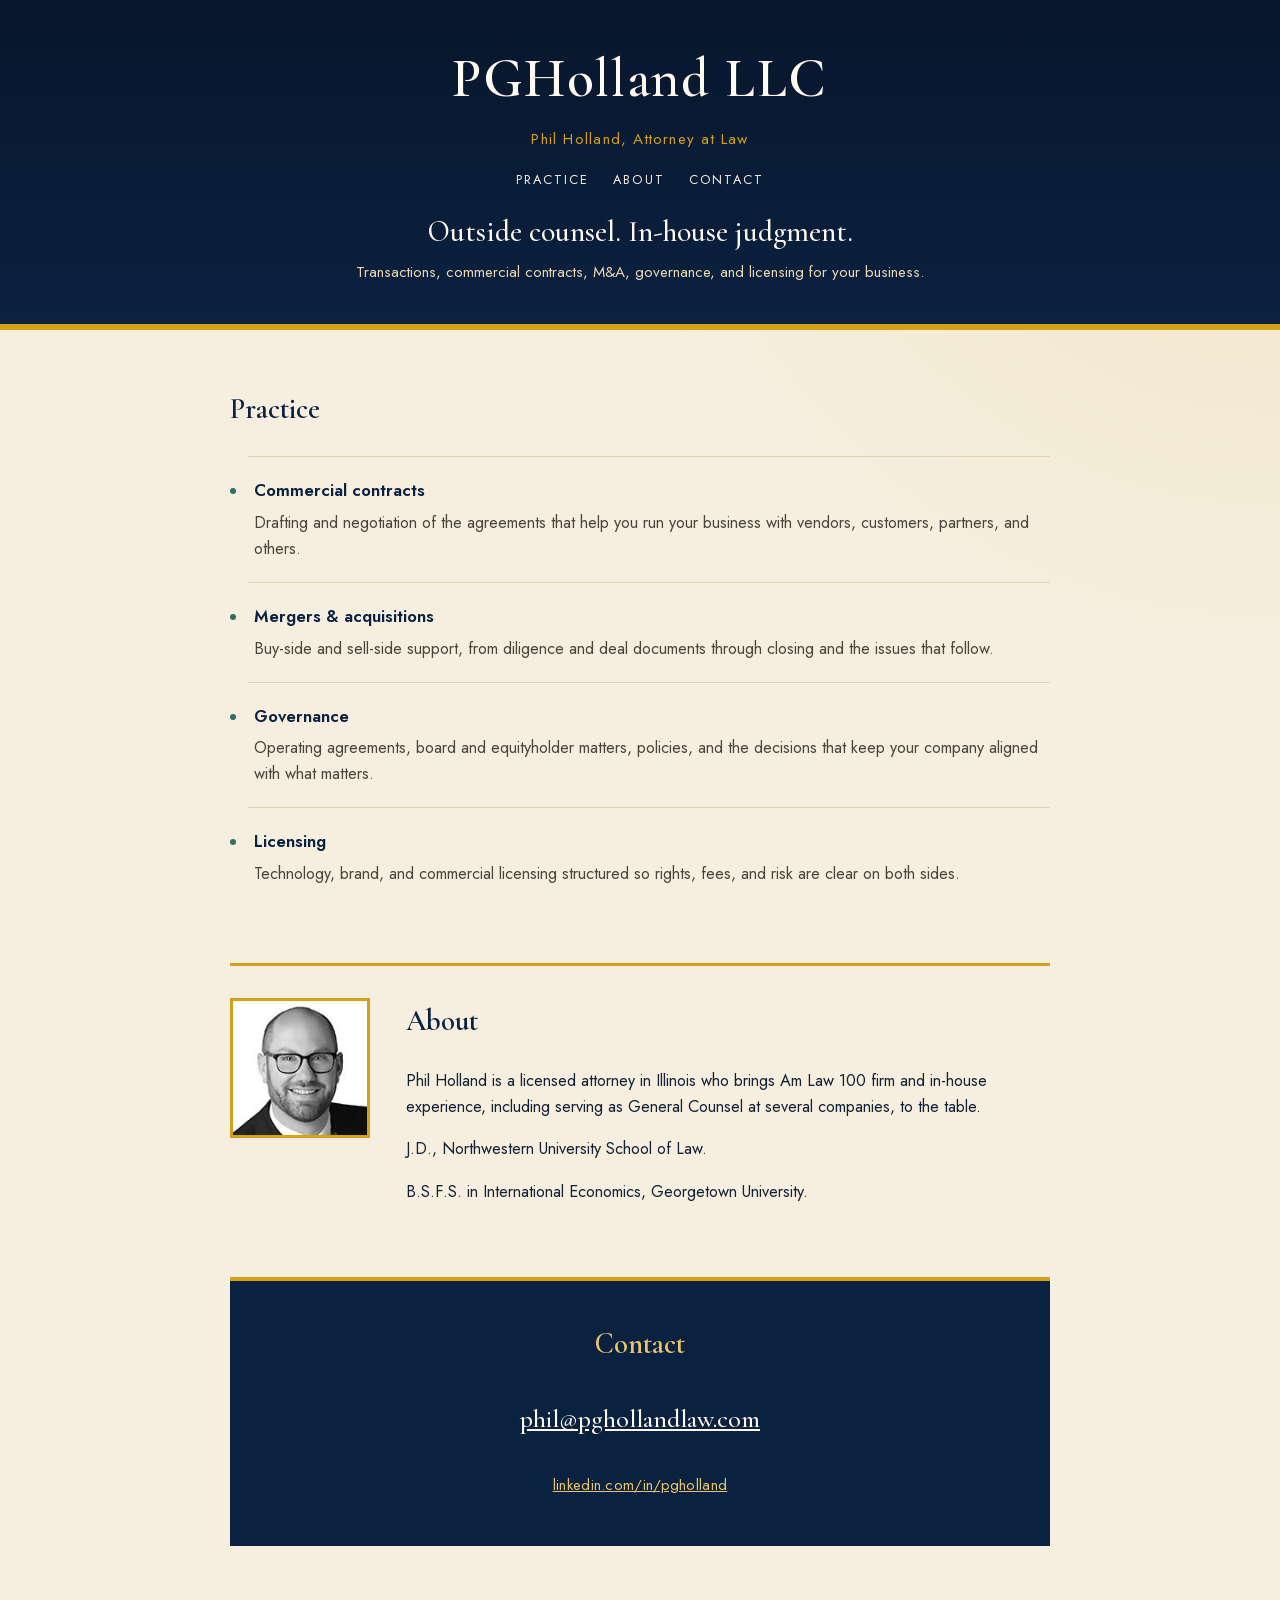
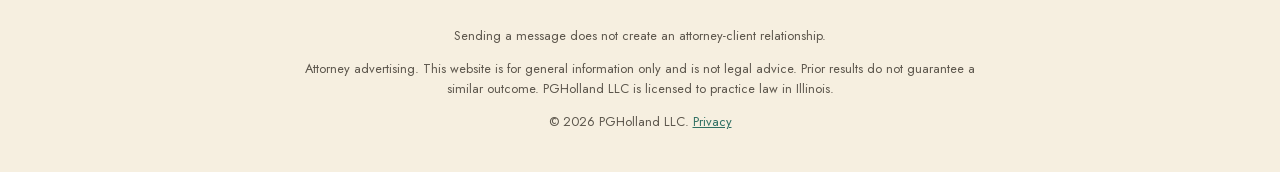
==== commit cfb0fa6e: "Publish current copy, self-host fonts, and drop design drafts. Keep the live Letterhead pages as the" ====
--- a/index.html
+++ b/index.html
@@ -6,7 +6,7 @@
     <title>PGHolland LLC | M&amp;A, Governance &amp; Commercial Contracts | Illinois</title>
     <meta
       name="description"
-      content="PGHolland LLC is an Illinois attorney at law focused on M&amp;A, governance, licensing, and commercial contracts. Counsel informed by former in-house general counsel experience."
+      content="Phil Holland, attorney at law. Transactions, commercial contracts, M&amp;A, governance, and licensing for your business."
     />
     <link rel="canonical" href="https://pghollandlaw.com/" />
     <meta name="robots" content="index, follow" />
@@ -22,9 +22,6 @@
     <meta property="og:image" content="https://pghollandlaw.com/assets/headshot.png" />
 
     <link rel="icon" href="data:image/svg+xml,%3Csvg xmlns='http://www.w3.org/2000/svg' viewBox='0 0 32 32'%3E%3Crect fill='%230B1F3A' width='32' height='32'/%3E%3Ctext x='16' y='22' text-anchor='middle' font-size='14' font-family='Georgia,serif' fill='%23D4A017'%3EPG%3C/text%3E%3C/svg%3E" />
-    <link rel="preconnect" href="https://fonts.googleapis.com" />
-    <link rel="preconnect" href="https://fonts.gstatic.com" crossorigin />
-    <link href="https://fonts.googleapis.com/css2?family=Cormorant+Garamond:ital,wght@0,500;0,600;1,500&family=Jost:wght@400;500;600&display=swap" rel="stylesheet" />
     <link rel="stylesheet" href="styles.css" />
 
     <script type="application/ld+json">
@@ -38,7 +35,7 @@
           "url": "https://www.linkedin.com/in/pgholland/"
         },
         "url": "https://pghollandlaw.com/",
-        "email": "info@pghollandlaw.com",
+        "email": "phil@pghollandlaw.com",
         "image": "https://pghollandlaw.com/assets/headshot.png",
         "sameAs": ["https://www.linkedin.com/in/pgholland/"],
         "areaServed": {
@@ -64,7 +61,7 @@
     <a class="skip-link" href="#main">Skip to content</a>
     <header class="mast">
       <p class="firm">PGHolland LLC</p>
-      <p class="rule-label">Attorney at Law</p>
+      <p class="rule-label">Phil Holland, Attorney at Law</p>
       <nav aria-label="Primary">
         <a href="#practice">Practice</a>
         <a href="#about">About</a>
@@ -72,43 +69,31 @@
       </nav>
       <h1>Outside counsel. In-house judgment.</h1>
       <p class="standfirst">
-        M&amp;A, governance, licensing, and commercial contracts for Illinois companies.
+        Transactions, commercial contracts, M&amp;A, governance, and licensing for your business.
       </p>
     </header>
 
     <main id="main">
       <section id="practice">
         <h2>Practice</h2>
-        <ol class="numbered">
+        <ul class="practice-list">
           <li>
-            <span>01</span>
-            <div>
-              <h3>Mergers &amp; acquisitions</h3>
-              <p>Buy-side and sell-side support, from diligence and deal documents through closing and the issues that follow.</p>
-            </div>
+            <h3>Commercial contracts</h3>
+            <p>Drafting and negotiation of the agreements that help you run your business with vendors, customers, partners, and others.</p>
           </li>
           <li>
-            <span>02</span>
-            <div>
-              <h3>Governance</h3>
-              <p>Board and stockholder matters, policies, and the decisions that keep a company aligned with its owners and obligations.</p>
-            </div>
+            <h3>Mergers &amp; acquisitions</h3>
+            <p>Buy-side and sell-side support, from diligence and deal documents through closing and the issues that follow.</p>
           </li>
           <li>
-            <span>03</span>
-            <div>
-              <h3>Licensing</h3>
-              <p>Technology, brand, and commercial licensing structured so rights, fees, and risk are clear on both sides.</p>
-            </div>
+            <h3>Governance</h3>
+            <p>Operating agreements, board and equityholder matters, policies, and the decisions that keep your company aligned with what matters.</p>
           </li>
           <li>
-            <span>04</span>
-            <div>
-              <h3>Commercial contracts</h3>
-              <p>Drafting and negotiation of the agreements that run the business — vendors, customers, partnerships, and related terms.</p>
-            </div>
+            <h3>Licensing</h3>
+            <p>Technology, brand, and commercial licensing structured so rights, fees, and risk are clear on both sides.</p>
           </li>
-        </ol>
+        </ul>
       </section>
 
       <section id="about" class="about">
@@ -118,35 +103,33 @@
         <div>
           <h2>About</h2>
           <p>
-            PGHolland LLC is a single-attorney Illinois practice managed by
-            Phillippe Holland. The work is shaped by former in-house general
-            counsel experience, not only by a traditional firm seat.
+            Phil Holland is a licensed attorney in Illinois who brings Am Law 100
+            firm and in-house experience, including serving as General Counsel at
+            several companies, to the table.
           </p>
-          <p>J.D., Northwestern University Pritzker School of Law.</p>
+          <p>J.D., Northwestern University School of Law.</p>
           <p>B.S.F.S. in International Economics, Georgetown University.</p>
-          <p>Licensed to practice in Illinois.</p>
-          <p>
-            <a class="linkedin" href="https://www.linkedin.com/in/pgholland/" rel="noopener noreferrer">LinkedIn</a>
-          </p>
         </div>
       </section>
 
       <section id="contact" class="contact">
         <h2>Contact</h2>
-        <a href="mailto:info@pghollandlaw.com">info@pghollandlaw.com</a>
+        <a href="mailto:phil@pghollandlaw.com">phil@pghollandlaw.com</a>
         <p>
           <a class="linkedin-light" href="https://www.linkedin.com/in/pgholland/" rel="noopener noreferrer">linkedin.com/in/pgholland</a>
         </p>
-        <p>Sending a message does not create an attorney-client relationship.</p>
       </section>
+
     </main>
 
     <footer>
-      Attorney advertising. This website is for general information only and is
-      not legal advice. Prior results do not guarantee a similar outcome.
-      PGHolland LLC is licensed to practice law in Illinois.
-      <a href="privacy.html">Privacy</a>.
-      &copy; <span id="year"></span> PGHolland LLC.
+      <p>Sending a message does not create an attorney-client relationship.</p>
+      <p>
+        Attorney advertising. This website is for general information only and is not legal advice.
+        Prior results do not guarantee a similar outcome. PGHolland LLC is licensed to practice law
+        in Illinois.
+      </p>
+      <p>&copy; <span id="year"></span> PGHolland LLC. <a href="privacy.html">Privacy</a></p>
     </footer>
     <script>
       document.getElementById("year").textContent = new Date().getFullYear();
--- a/styles.css
+++ b/styles.css
@@ -1,3 +1,18 @@
+@font-face {
+  font-family: "Cormorant Garamond";
+  font-style: normal;
+  font-weight: 500 600;
+  font-display: swap;
+  src: url("assets/fonts/cormorant-garamond.woff2") format("woff2");
+}
+@font-face {
+  font-family: "Jost";
+  font-style: normal;
+  font-weight: 400 600;
+  font-display: swap;
+  src: url("assets/fonts/jost.woff2") format("woff2");
+}
+
 :root {
   --navy: #0b2140;
   --navy-deep: #07162c;
@@ -59,9 +74,8 @@
 }
 .rule-label {
   margin: 0 0 1.15rem;
-  letter-spacing: 0.22em;
-  text-transform: uppercase;
-  font-size: 0.72rem;
+  letter-spacing: 0.08em;
+  font-size: 0.95rem;
   color: var(--gold);
 }
 nav { display: flex; justify-content: center; gap: 1.5rem; margin-bottom: 1.5rem; }
@@ -88,6 +102,12 @@
   color: #ead9b0;
   font-size: 0.95rem;
 }
+a.home-return {
+  color: var(--gold-soft);
+  text-decoration: none;
+}
+a.home-return:hover,
+a.home-return:focus-visible { color: #fffaf0; }
 
 main { width: min(820px, calc(100% - 2.5rem)); margin: 0 auto; padding: 3.5rem 0; }
 h2 {
@@ -97,21 +117,17 @@
   margin: 0 0 1.5rem;
   color: var(--navy);
 }
-.numbered { list-style: none; padding: 0; margin: 0; }
-.numbered li {
-  display: grid;
-  grid-template-columns: 3.5rem 1fr;
-  gap: 1rem;
-  padding: 1.25rem 0;
+.practice-list {
+  margin: 0;
+  padding: 0 0 0 1.15rem;
+}
+.practice-list li {
+  padding: 1.25rem 0 1.25rem 0.35rem;
   border-top: 1px solid #e0d3b6;
 }
-.numbered span {
-  font-family: var(--serif);
-  color: var(--teal);
-  font-size: 1.15rem;
-}
-.numbered h3 { margin: 0 0 0.35rem; font-size: 1.05rem; color: var(--navy); }
-.numbered p { margin: 0; color: #4a453c; }
+.practice-list li::marker { color: var(--teal); }
+.practice-list h3 { margin: 0 0 0.35rem; font-size: 1.05rem; color: var(--navy); }
+.practice-list p { margin: 0; color: #4a453c; }
 
 .about {
   display: grid;
@@ -170,6 +186,16 @@
   font-size: 0.92rem;
 }
 
+.disclaimers {
+  margin-top: 3.5rem;
+  padding-top: 2rem;
+  border-top: 1px solid #e0d3b6;
+}
+.disclaimers p {
+  color: #5c564c;
+  font-size: 0.92rem;
+}
+
 footer {
   padding: 1.5rem 1.5rem 2.5rem;
   font-size: 0.8rem;
@@ -178,6 +204,9 @@
   max-width: 46rem;
   margin: 0 auto;
 }
+footer p { margin: 0 0 0.75rem; }
+footer p:last-child { margin-bottom: 0; }
+footer a { color: var(--teal); }
 
 @media (max-width: 700px) {
   .about { grid-template-columns: 1fr; }
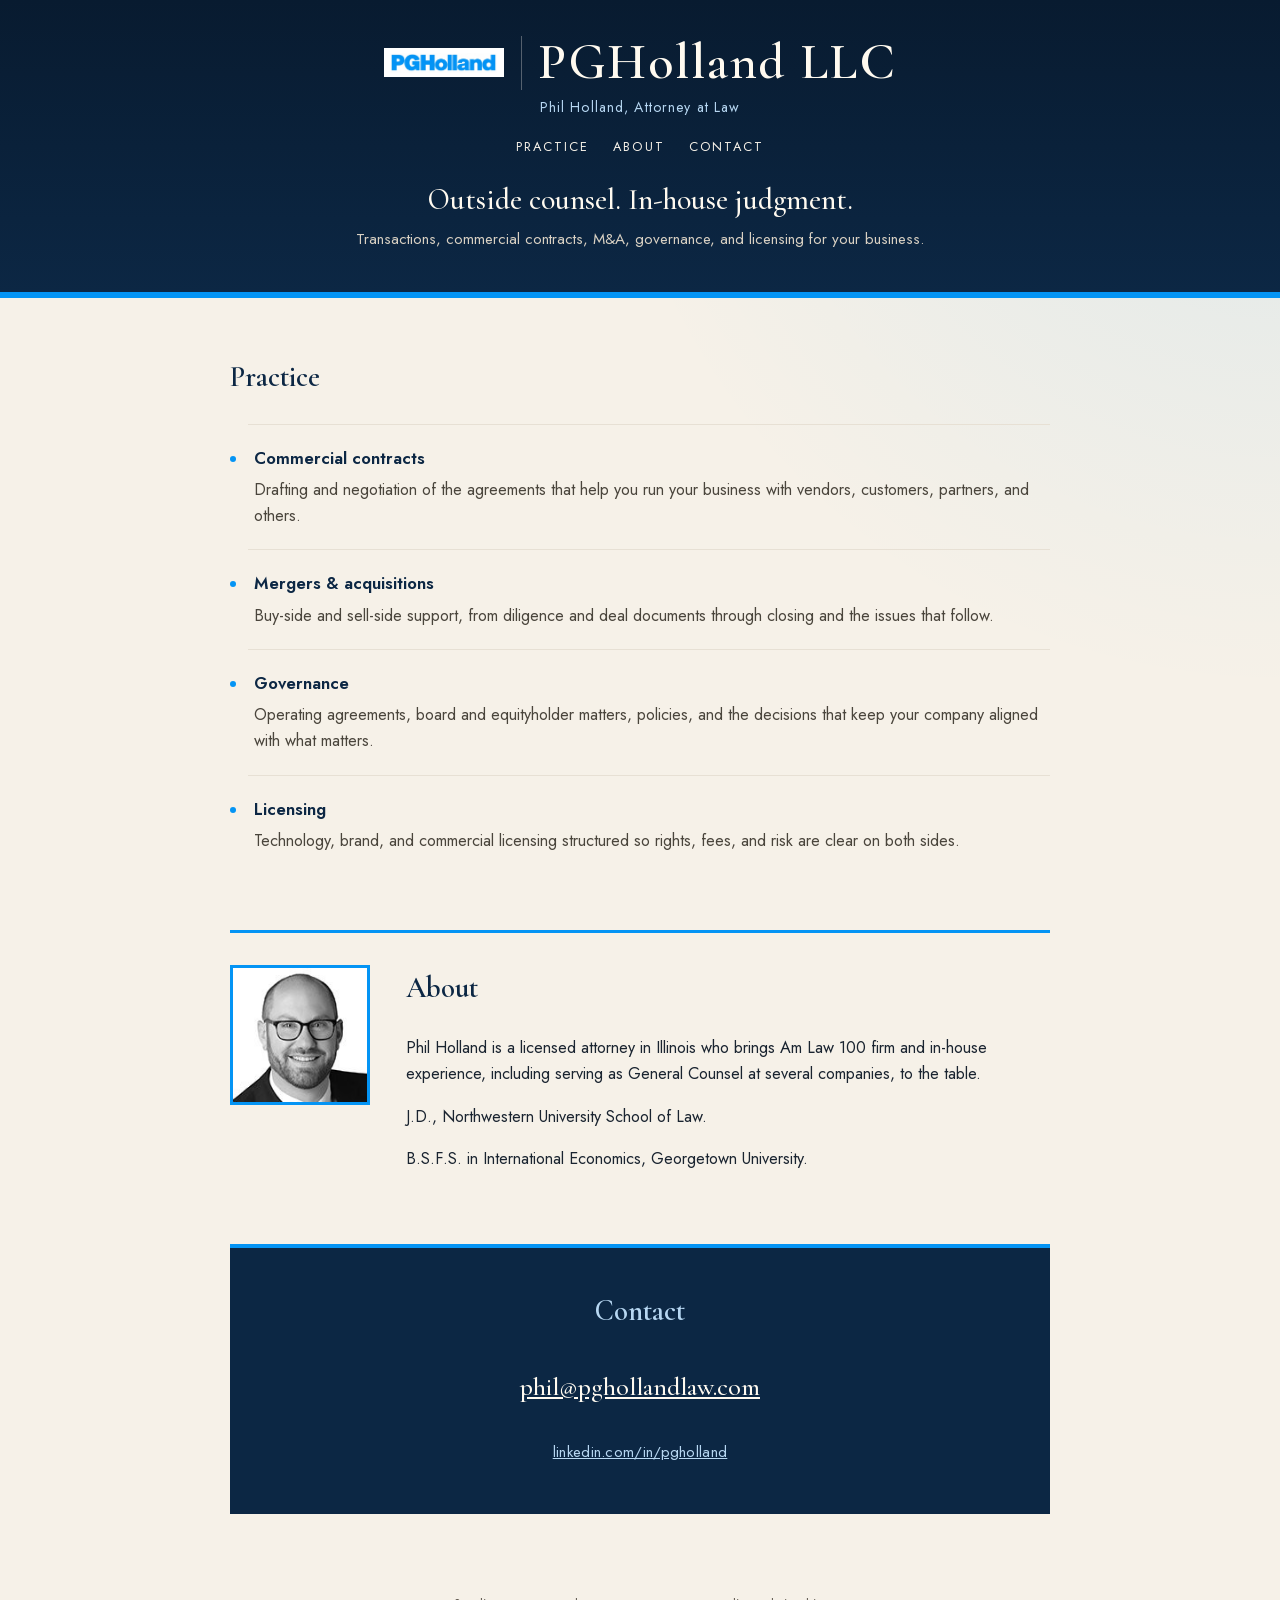
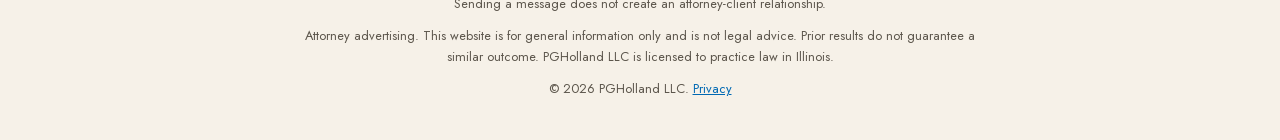
==== commit ee164bf9: "Add the PGHolland wordmark and a cyan header lockup. Place the boxed logo beside a larger firm name," ====
--- a/index.html
+++ b/index.html
@@ -21,7 +21,7 @@
     <meta property="og:locale" content="en_US" />
     <meta property="og:image" content="https://pghollandlaw.com/assets/headshot.png" />
 
-    <link rel="icon" href="data:image/svg+xml,%3Csvg xmlns='http://www.w3.org/2000/svg' viewBox='0 0 32 32'%3E%3Crect fill='%230B1F3A' width='32' height='32'/%3E%3Ctext x='16' y='22' text-anchor='middle' font-size='14' font-family='Georgia,serif' fill='%23D4A017'%3EPG%3C/text%3E%3C/svg%3E" />
+    <link rel="icon" href="assets/favicon.svg" type="image/svg+xml" />
     <link rel="stylesheet" href="styles.css" />
 
     <script type="application/ld+json">
@@ -31,7 +31,9 @@
         "name": "PGHolland LLC",
         "founder": {
           "@type": "Person",
-          "name": "Phillippe Holland",
+          "name": "Phil Holland",
+          "alternateName": "Phillippe Holland",
+          "jobTitle": "Attorney at Law",
           "url": "https://www.linkedin.com/in/pgholland/"
         },
         "url": "https://pghollandlaw.com/",
@@ -60,7 +62,12 @@
   <body>
     <a class="skip-link" href="#main">Skip to content</a>
     <header class="mast">
-      <p class="firm">PGHolland LLC</p>
+      <a class="brand" href="https://pghollandlaw.com/">
+        <span class="brand-mark">
+          <img class="brand-logo" src="assets/logo.png" width="904" height="169" alt="" />
+        </span>
+        <span class="firm">PGHolland LLC</span>
+      </a>
       <p class="rule-label">Phil Holland, Attorney at Law</p>
       <nav aria-label="Primary">
         <a href="#practice">Practice</a>
@@ -98,7 +105,7 @@
 
       <section id="about" class="about">
         <figure class="portrait">
-          <img src="assets/headshot.png" width="320" height="320" alt="Portrait of the attorney at PGHolland LLC" />
+          <img src="assets/headshot.png" width="320" height="320" alt="Phil Holland, attorney at law at PGHolland LLC" />
         </figure>
         <div>
           <h2>About</h2>
--- a/styles.css
+++ b/styles.css
@@ -14,13 +14,14 @@
 }
 
 :root {
-  --navy: #0b2140;
-  --navy-deep: #07162c;
-  --gold: #d4a017;
-  --gold-soft: #e8c56a;
-  --teal: #2f6f62;
-  --cream: #f6efe0;
-  --ink: #142033;
+  --navy: #0c2744;
+  --navy-deep: #081b30;
+  --brand: #0494f4;
+  --brand-soft: #b7d7f2;
+  --link: #0069b3;
+  --cream: #f6f1e8;
+  --stone: #e7e0d4;
+  --ink: #1a2430;
   --serif: "Cormorant Garamond", Georgia, serif;
   --sans: "Jost", "Helvetica Neue", sans-serif;
 }
@@ -30,7 +31,7 @@
 body {
   margin: 0;
   background:
-    radial-gradient(circle at 100% 0, rgba(212, 160, 23, 0.14), transparent 32%),
+    radial-gradient(circle at 100% 0, rgba(4, 148, 244, 0.10), transparent 32%),
     var(--cream);
   color: var(--ink);
   font-family: var(--sans);
@@ -55,28 +56,54 @@
   color: var(--cream);
   text-align: center;
   padding: 2.25rem 1.5rem 2.5rem;
-  border-bottom: 6px solid var(--gold);
-}
-.seal {
-  margin: 0;
-  letter-spacing: 0.28em;
-  text-transform: uppercase;
-  font-size: 0.7rem;
-  color: var(--gold-soft);
+  border-bottom: 6px solid var(--brand);
+}
+.brand {
+  display: flex;
+  flex-direction: row;
+  align-items: center;
+  justify-content: center;
+  flex-wrap: nowrap;
+  gap: 0.85rem 1.1rem;
+  margin: 0 0 0.4rem;
+  text-decoration: none;
+  color: inherit;
+}
+a.brand:hover .firm,
+a.brand:focus-visible .firm {
+  color: var(--brand-soft);
+}
+.brand-mark {
+  display: flex;
+  align-items: center;
+  justify-content: center;
+  flex-shrink: 0;
+  background: #fff;
+  padding: 0.28rem 0.4rem;
+}
+.brand-logo {
+  display: block;
+  height: clamp(0.9rem, 2.2vw, 1.25rem);
+  width: auto;
+  background: #fff;
 }
 .firm {
-  margin: 0 0 0.25rem;
-  font-family: var(--serif);
-  font-size: clamp(2.2rem, 5vw, 3.4rem);
+  margin: 0;
+  padding-left: 1rem;
+  border-left: 1px solid rgba(246, 241, 232, 0.32);
+  font-family: var(--serif);
+  font-size: clamp(1.7rem, 5vw, 3.2rem);
   font-weight: 600;
   letter-spacing: 0.03em;
   color: #fffaf0;
+  line-height: 1.05;
+  white-space: nowrap;
 }
 .rule-label {
   margin: 0 0 1.15rem;
   letter-spacing: 0.08em;
-  font-size: 0.95rem;
-  color: var(--gold);
+  font-size: 0.88rem;
+  color: var(--brand-soft);
 }
 nav { display: flex; justify-content: center; gap: 1.5rem; margin-bottom: 1.5rem; }
 nav a {
@@ -87,7 +114,7 @@
   text-transform: uppercase;
 }
 nav a:hover,
-nav a:focus-visible { color: var(--gold-soft); }
+nav a:focus-visible { color: var(--brand-soft); }
 h1 {
   margin: 0 auto 0.55rem;
   font-family: var(--serif);
@@ -99,17 +126,18 @@
 .standfirst {
   margin: 0 auto;
   max-width: 38rem;
-  color: #ead9b0;
+  color: #d9d1c3;
   font-size: 0.95rem;
 }
 a.home-return {
-  color: var(--gold-soft);
+  color: var(--brand-soft);
   text-decoration: none;
 }
 a.home-return:hover,
 a.home-return:focus-visible { color: #fffaf0; }
 
 main { width: min(820px, calc(100% - 2.5rem)); margin: 0 auto; padding: 3.5rem 0; }
+main a { color: var(--link); }
 h2 {
   font-family: var(--serif);
   font-size: 1.8rem;
@@ -123,9 +151,9 @@
 }
 .practice-list li {
   padding: 1.25rem 0 1.25rem 0.35rem;
-  border-top: 1px solid #e0d3b6;
-}
-.practice-list li::marker { color: var(--teal); }
+  border-top: 1px solid var(--stone);
+}
+.practice-list li::marker { color: var(--brand); }
 .practice-list h3 { margin: 0 0 0.35rem; font-size: 1.05rem; color: var(--navy); }
 .practice-list p { margin: 0; color: #4a453c; }
 
@@ -135,7 +163,7 @@
   gap: 2.25rem;
   margin-top: 3.5rem;
   padding: 2rem 0 0;
-  border-top: 3px solid var(--gold);
+  border-top: 3px solid var(--brand);
   align-items: start;
 }
 .portrait {
@@ -145,28 +173,18 @@
   display: block;
   width: 100%;
   height: auto;
-  border: 3px solid var(--gold);
+  border: 3px solid var(--brand);
   background: #fff;
 }
-.linkedin {
-  display: inline-block;
-  margin-top: 0.25rem;
-  color: var(--teal);
-  font-weight: 600;
-  text-decoration: none;
-  letter-spacing: 0.04em;
-}
-.linkedin:hover { color: var(--navy); }
-
 .contact {
   margin-top: 3.5rem;
   text-align: center;
   padding: 2.5rem 1rem;
   background: var(--navy);
   color: var(--cream);
-  border-top: 4px solid var(--gold);
-}
-.contact h2 { color: var(--gold-soft); }
+  border-top: 4px solid var(--brand);
+}
+.contact h2 { color: var(--brand-soft); }
 .contact a {
   display: inline-block;
   margin: 0.5rem 0 0.6rem;
@@ -177,22 +195,12 @@
 .linkedin-light {
   font-family: var(--sans) !important;
   font-size: 0.95rem !important;
-  color: var(--gold-soft) !important;
+  color: var(--brand-soft) !important;
   letter-spacing: 0.02em;
 }
 .contact p:last-child {
   margin-bottom: 0;
   color: #d9d1c3;
-  font-size: 0.92rem;
-}
-
-.disclaimers {
-  margin-top: 3.5rem;
-  padding-top: 2rem;
-  border-top: 1px solid #e0d3b6;
-}
-.disclaimers p {
-  color: #5c564c;
   font-size: 0.92rem;
 }
 
@@ -206,10 +214,13 @@
 }
 footer p { margin: 0 0 0.75rem; }
 footer p:last-child { margin-bottom: 0; }
-footer a { color: var(--teal); }
+footer a { color: var(--link); }
 
 @media (max-width: 700px) {
   .about { grid-template-columns: 1fr; }
   .portrait { max-width: 140px; }
   nav { flex-wrap: wrap; }
-}
+  .brand { gap: 0.55rem 0.7rem; }
+  .brand-mark { padding: 0.22rem 0.32rem; }
+  .firm { padding-left: 0.75rem; }
+}
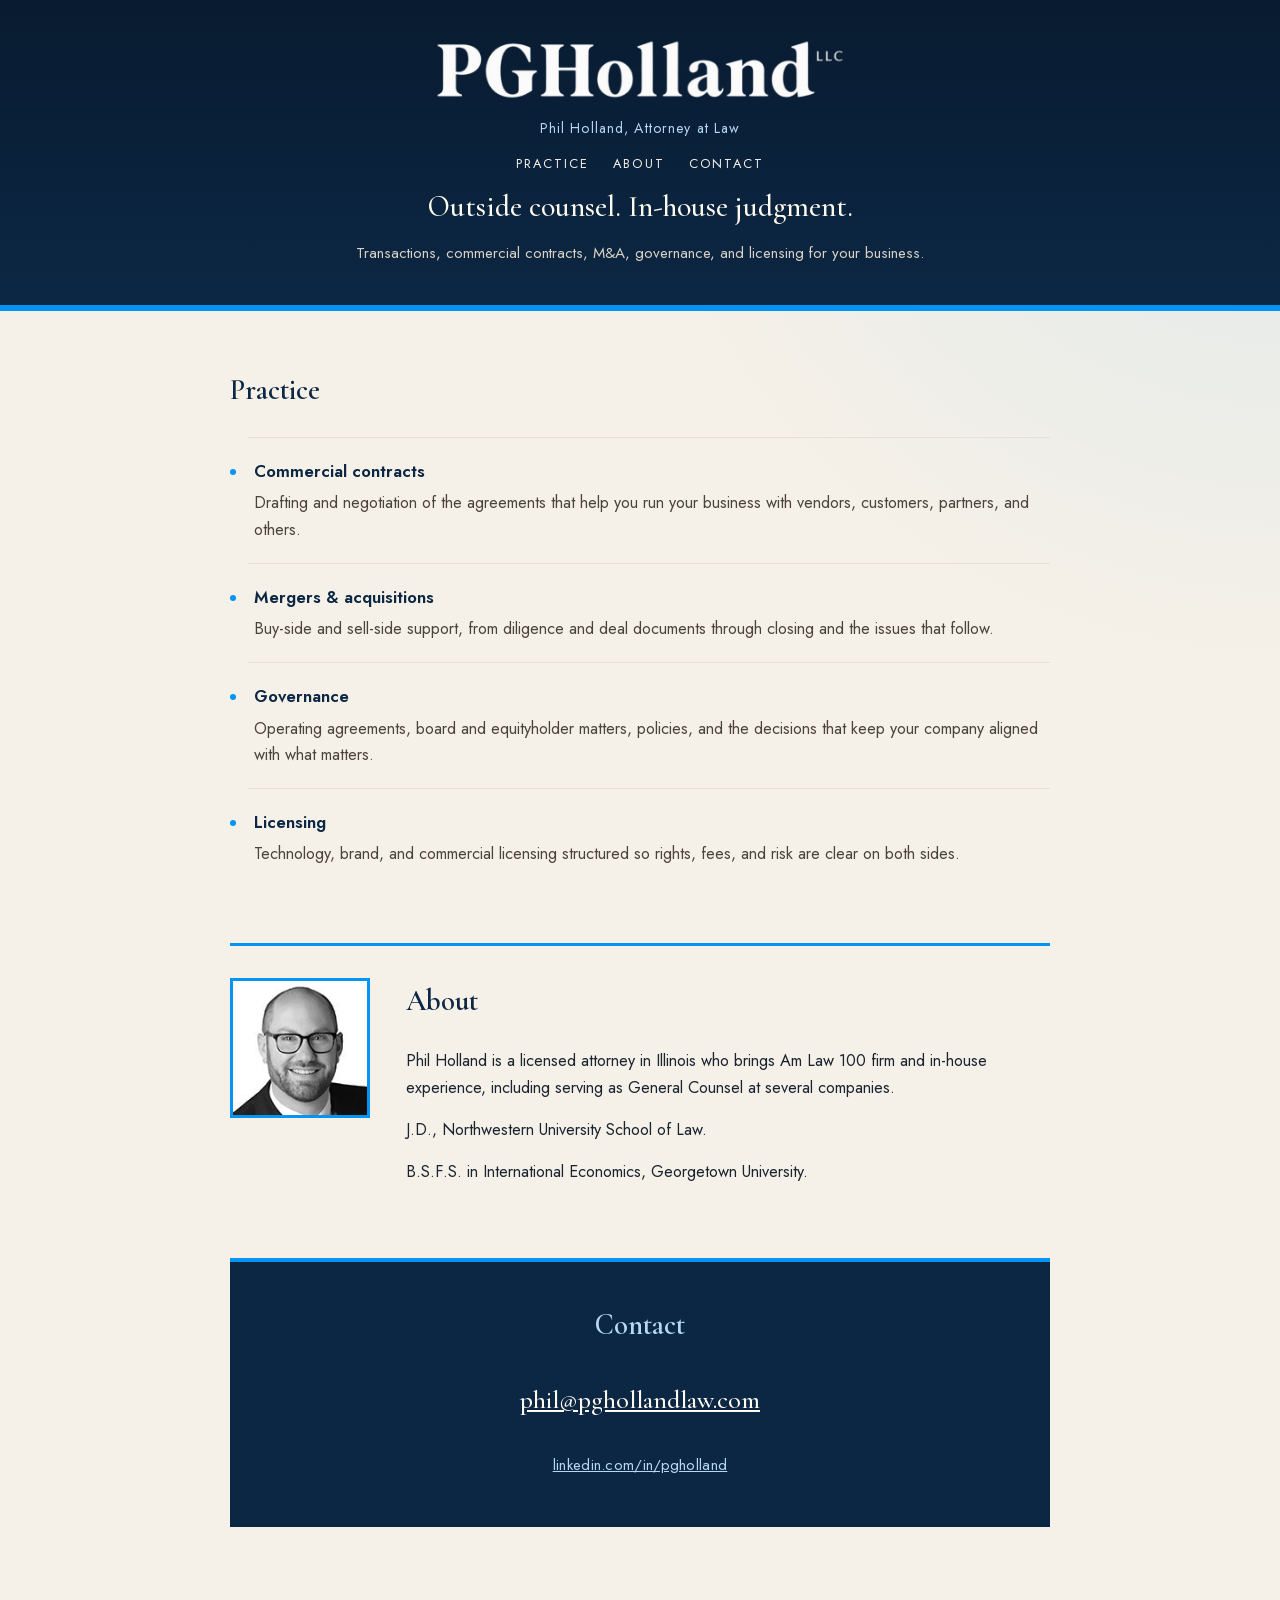
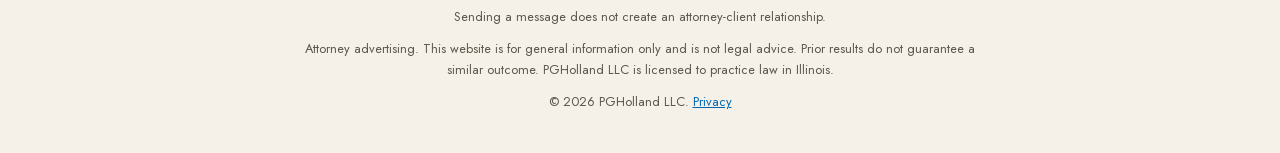
==== commit 640c697d: "Replace the header with the transparent wordmark and even spacing. Drop the boxed cyan mark and seri" ====
--- a/index.html
+++ b/index.html
@@ -21,8 +21,8 @@
     <meta property="og:locale" content="en_US" />
     <meta property="og:image" content="https://pghollandlaw.com/assets/headshot.png" />
 
-    <link rel="icon" href="assets/favicon.svg" type="image/svg+xml" />
-    <link rel="stylesheet" href="styles.css" />
+    <link rel="icon" href="assets/favicon.svg?v=20261110" type="image/svg+xml" />
+    <link rel="stylesheet" href="styles.css?v=20261110d" />
 
     <script type="application/ld+json">
       {
@@ -62,11 +62,8 @@
   <body>
     <a class="skip-link" href="#main">Skip to content</a>
     <header class="mast">
-      <a class="brand" href="https://pghollandlaw.com/">
-        <span class="brand-mark">
-          <img class="brand-logo" src="assets/logo.png" width="904" height="169" alt="" />
-        </span>
-        <span class="firm">PGHolland LLC</span>
+      <a class="brand" href="https://pghollandlaw.com/" aria-label="PGHolland LLC">
+        <img class="brand-logo" src="assets/logo.png" width="918" height="148" alt="PGHolland LLC" />
       </a>
       <p class="rule-label">Phil Holland, Attorney at Law</p>
       <nav aria-label="Primary">
@@ -112,7 +109,7 @@
           <p>
             Phil Holland is a licensed attorney in Illinois who brings Am Law 100
             firm and in-house experience, including serving as General Counsel at
-            several companies, to the table.
+            several companies.
           </p>
           <p>J.D., Northwestern University School of Law.</p>
           <p>B.S.F.S. in International Economics, Georgetown University.</p>
--- a/styles.css
+++ b/styles.css
@@ -51,6 +51,10 @@
 .skip-link:focus { top: 1rem; }
 
 .mast {
+  display: flex;
+  flex-direction: column;
+  align-items: center;
+  gap: 0.9rem;
   background:
     linear-gradient(180deg, var(--navy-deep), var(--navy));
   color: var(--cream);
@@ -60,52 +64,26 @@
 }
 .brand {
   display: flex;
-  flex-direction: row;
-  align-items: center;
   justify-content: center;
-  flex-wrap: nowrap;
-  gap: 0.85rem 1.1rem;
-  margin: 0 0 0.4rem;
+  margin: 0;
   text-decoration: none;
-  color: inherit;
-}
-a.brand:hover .firm,
-a.brand:focus-visible .firm {
-  color: var(--brand-soft);
-}
-.brand-mark {
-  display: flex;
-  align-items: center;
-  justify-content: center;
-  flex-shrink: 0;
-  background: #fff;
-  padding: 0.28rem 0.4rem;
 }
 .brand-logo {
   display: block;
-  height: clamp(0.9rem, 2.2vw, 1.25rem);
-  width: auto;
-  background: #fff;
-}
-.firm {
-  margin: 0;
-  padding-left: 1rem;
-  border-left: 1px solid rgba(246, 241, 232, 0.32);
-  font-family: var(--serif);
-  font-size: clamp(1.7rem, 5vw, 3.2rem);
-  font-weight: 600;
-  letter-spacing: 0.03em;
-  color: #fffaf0;
-  line-height: 1.05;
-  white-space: nowrap;
+  width: min(26rem, 86vw);
+  height: auto;
+}
+a.brand:hover .brand-logo,
+a.brand:focus-visible .brand-logo {
+  opacity: 0.88;
 }
 .rule-label {
-  margin: 0 0 1.15rem;
+  margin: 0;
   letter-spacing: 0.08em;
   font-size: 0.88rem;
   color: var(--brand-soft);
 }
-nav { display: flex; justify-content: center; gap: 1.5rem; margin-bottom: 1.5rem; }
+nav { display: flex; justify-content: center; gap: 1.5rem; margin: 0; }
 nav a {
   color: var(--cream);
   text-decoration: none;
@@ -116,7 +94,7 @@
 nav a:hover,
 nav a:focus-visible { color: var(--brand-soft); }
 h1 {
-  margin: 0 auto 0.55rem;
+  margin: 0;
   font-family: var(--serif);
   font-size: clamp(1.45rem, 2.4vw, 1.85rem);
   font-weight: 500;
@@ -124,10 +102,13 @@
   color: #fffaf0;
 }
 .standfirst {
-  margin: 0 auto;
+  margin: 0;
   max-width: 38rem;
   color: #d9d1c3;
   font-size: 0.95rem;
+}
+.standfirst-wide {
+  max-width: none;
 }
 a.home-return {
   color: var(--brand-soft);
@@ -220,7 +201,4 @@
   .about { grid-template-columns: 1fr; }
   .portrait { max-width: 140px; }
   nav { flex-wrap: wrap; }
-  .brand { gap: 0.55rem 0.7rem; }
-  .brand-mark { padding: 0.22rem 0.32rem; }
-  .firm { padding-left: 0.75rem; }
-}
+}
